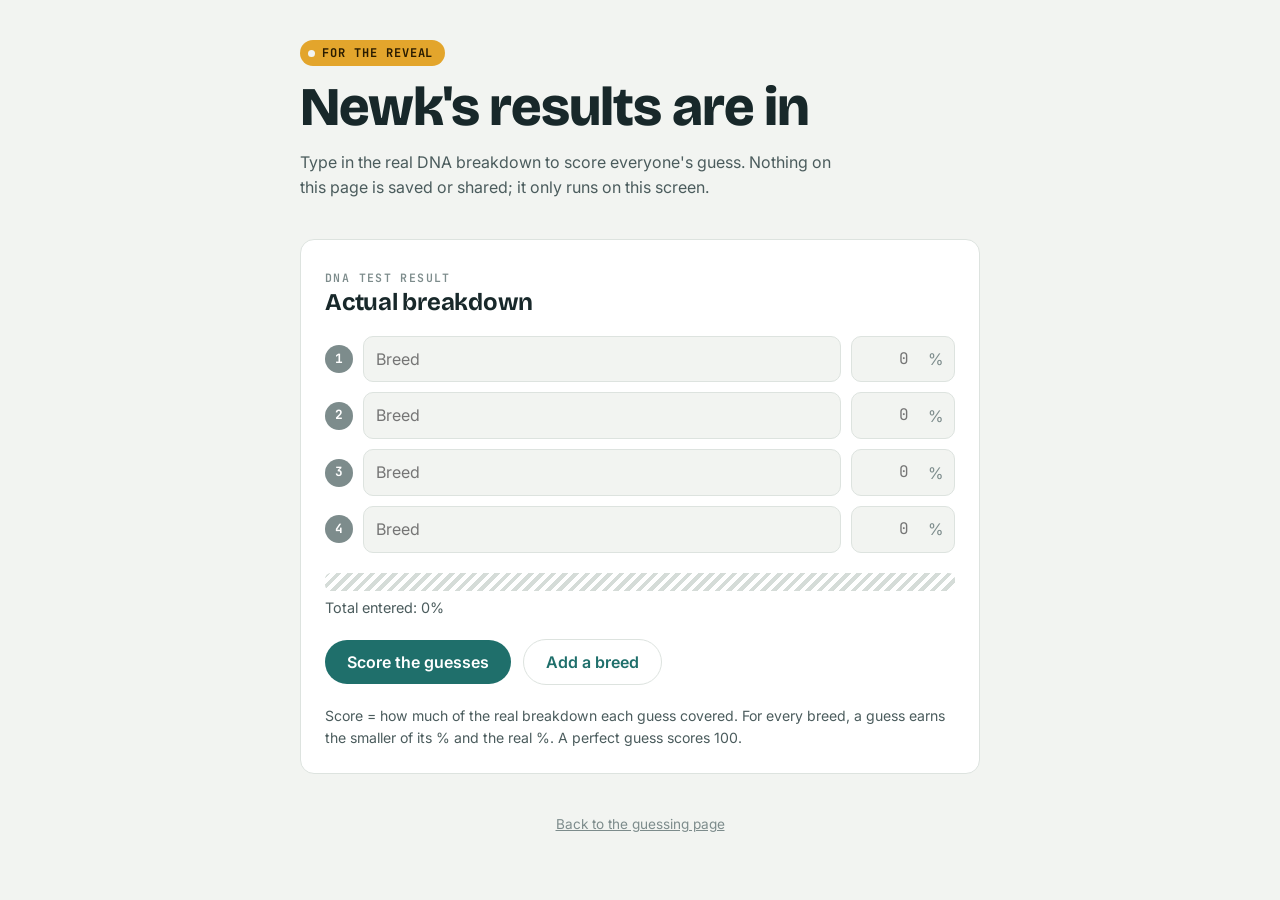
==== reveal.html @ 1c79faf9 "Add dog breed guessing site Static site where friends guess Newk's top three breeds with percentages" ====
<!doctype html>
<html lang="en">
<head>
  <meta charset="utf-8">
  <meta name="viewport" content="width=device-width, initial-scale=1, viewport-fit=cover">
  <meta name="robots" content="noindex">
  <title>Breed Reveal</title>
  <link rel="preconnect" href="https://fonts.googleapis.com">
  <link rel="preconnect" href="https://fonts.gstatic.com" crossorigin>
  <link rel="stylesheet" href="https://fonts.googleapis.com/css2?family=Bricolage+Grotesque:opsz,wght@12..96,700;12..96,800&family=Inter:wght@400;600&family=JetBrains+Mono:wght@500;700&display=swap">
  <link rel="stylesheet" href="styles.css?v=2">
</head>
<body>
  <main class="wrap">
    <header class="head">
      <span class="tag">For the reveal</span>
      <h1>The results are in</h1>
      <p>Type in the real DNA breakdown to score everyone's guess. Nothing on this page is saved or shared; it only runs on this screen.</p>
    </header>

    <section class="card" aria-labelledby="actual-title">
      <div>
        <span class="eyebrow">DNA test result</span>
        <h2 id="actual-title">Actual breakdown</h2>
      </div>
      <div class="rows" id="actual-rows"></div>
      <div class="field">
        <div class="comp" id="actual-preview"></div>
        <div class="total"><span id="actual-total"></span></div>
      </div>
      <div class="actions">
        <button class="btn" type="button" id="score">Score the guesses</button>
        <button class="btn ghost" type="button" id="add-row">Add a breed</button>
      </div>
      <p class="muted" style="font-size:.88rem">Score = how much of the real breakdown each guess covered. For every breed, a guess earns the smaller of its % and the real %. A perfect guess scores 100.</p>
    </section>

    <section class="card" id="board-card" hidden aria-labelledby="board-title">
      <div class="stats-head">
        <div>
          <span class="eyebrow">Leaderboard</span>
          <h2 id="board-title">Who knew best</h2>
        </div>
        <span class="muted" id="board-count"></span>
      </div>
      <ol class="board" id="board"></ol>
    </section>

    <p class="foot"><a href="index.html">Back to the guessing page</a></p>
  </main>

  <script src="config.js?v=2"></script>
  <script src="js/breeds.js?v=2"></script>
  <script src="js/picker.js?v=2"></script>
  <script src="js/data.js?v=2"></script>
  <script src="js/common.js?v=2"></script>
  <script src="js/reveal.js?v=2"></script>
</body>
</html>
---- styles.css ----
/* Layout: one narrow column like a DNA-kit result card — photos, the guess form, then the crowd's results. */
:root {
  --bg: #f2f4f1;
  --surface: #ffffff;
  --ink: #18282a;
  --ink-2: #4b5c5d;
  --ink-3: #7d8c8c;
  --line: #dde3df;
  --accent: #1f6f6b;        /* teal: primary actions, 1st breed */
  --accent-ink: #ffffff;
  --tag: #e3a52c;           /* dog-tag brass: highlights */
  --seg-1: #1f6f6b;
  --seg-2: #d48a1f;
  --seg-3: #8a4f7d;
  --seg-rest: #d5dcd8;
  --danger: #b4392f;
  --good: #2c7a3f;

  --font-display: "Bricolage Grotesque", "Avenir Next", system-ui, sans-serif;
  --font-body: "Inter", system-ui, -apple-system, "Segoe UI", sans-serif;
  --font-mono: "JetBrains Mono", ui-monospace, "SF Mono", Menlo, monospace;

  --r: 14px;
  color-scheme: light;
}
@media (prefers-color-scheme: dark) {
  :root {
    --bg: #0f1718;
    --surface: #172224;
    --ink: #e7eeec;
    --ink-2: #a9b8b6;
    --ink-3: #74868a;
    --line: #2a3a3c;
    --accent: #3fa79f;
    --accent-ink: #08201e;
    --tag: #f0b94a;
    --seg-1: #3fa79f;
    --seg-2: #e9a23c;
    --seg-3: #c287b5;
    --seg-rest: #33464a;
    --danger: #ef7a6e;
    --good: #6cc183;
    color-scheme: dark;
  }
}

* { box-sizing: border-box; }
[hidden] { display: none !important; }
html { -webkit-text-size-adjust: 100%; }
body {
  margin: 0;
  background: var(--bg);
  color: var(--ink);
  font: 16px/1.55 var(--font-body);
  padding-left: max(16px, env(safe-area-inset-left, 0px));
  padding-right: max(16px, env(safe-area-inset-right, 0px));
}
img { max-width: 100%; display: block; }
h1, h2, h3 { font-family: var(--font-display); line-height: 1.1; margin: 0; text-wrap: balance; }
h1 { font-size: clamp(2.2rem, 7vw, 3.4rem); font-weight: 800; letter-spacing: -0.02em; }
h2 { font-size: 1.5rem; font-weight: 700; letter-spacing: -0.01em; }
p { margin: 0; }
.num { font-family: var(--font-mono); font-variant-numeric: tabular-nums; }
.eyebrow {
  font: 600 0.72rem/1 var(--font-mono);
  letter-spacing: 0.12em; text-transform: uppercase; color: var(--ink-3);
}
.muted { color: var(--ink-2); }

.wrap {
  max-width: 680px; margin: 0 auto;
  padding-block: 40px 64px;
  display: flex; flex-direction: column; gap: 40px;
}

/* Header */
.head { display: flex; flex-direction: column; gap: 12px; }
.head .tag {
  align-self: flex-start;
  background: var(--tag); color: #2a1c00;
  font: 700 0.75rem/1 var(--font-mono); letter-spacing: 0.08em; text-transform: uppercase;
  padding: 7px 12px 7px 22px; border-radius: 999px; position: relative;
}
.head .tag::before {          /* the ring hole of a dog tag */
  content: ""; position: absolute; left: 8px; top: 50%; width: 7px; height: 7px; margin-top: -3.5px;
  border-radius: 50%; background: var(--bg);
}
.head h1 em { font-style: normal; color: var(--accent); }
.head p { max-width: 54ch; color: var(--ink-2); }

.banner {
  border: 1px dashed var(--tag); border-radius: 10px; padding: 10px 14px;
  font-size: 0.9rem; color: var(--ink-2);
}
.banner code { font-family: var(--font-mono); font-size: 0.85em; }

/* Photos */
.gallery { display: flex; flex-direction: column; gap: 10px; }
.gallery .main {
  width: 100%; aspect-ratio: 4 / 5; max-height: 78vh; object-fit: cover; border-radius: var(--r);
  background: var(--surface); max-width: 100%;
}
.thumbs { display: flex; gap: 8px; overflow-x: auto; padding-bottom: 4px; }
.thumbs button {
  flex: 0 0 auto; padding: 0; border: 2px solid transparent; border-radius: 10px;
  background: none; cursor: pointer; overflow: hidden;
}
.thumbs button[aria-current="true"] { border-color: var(--accent); }
.thumbs img { width: 76px; height: 76px; object-fit: cover; }
.no-photos {
  aspect-ratio: 4 / 3; border-radius: var(--r); border: 2px dashed var(--line);
  display: grid; place-items: center; text-align: center; padding: 24px; color: var(--ink-3);
  max-width: 100%;
}
.no-photos code { font-family: var(--font-mono); font-size: 0.85em; color: var(--ink-2); }

/* Card */
.card {
  background: var(--surface); border: 1px solid var(--line); border-radius: var(--r);
  padding: 24px; display: flex; flex-direction: column; gap: 20px;
}
@media (max-width: 480px) { .card { padding: 18px; } }

/* Form */
label, .label { font-weight: 600; font-size: 0.9rem; }
.field { display: flex; flex-direction: column; gap: 6px; }
input[type="text"], input[type="number"] {
  font: inherit; color: var(--ink); background: var(--bg);
  border: 1px solid var(--line); border-radius: 10px; padding: 10px 12px; width: 100%;
  min-width: 0;
}
input:focus-visible, button:focus-visible, a:focus-visible {
  outline: 3px solid color-mix(in srgb, var(--accent) 45%, transparent); outline-offset: 2px;
}
.rows { display: flex; flex-direction: column; gap: 10px; }
.row { display: grid; grid-template-columns: 28px 1fr 104px; gap: 10px; align-items: center; }
.row .dot {
  width: 28px; height: 28px; border-radius: 50%; display: grid; place-items: center;
  font: 700 0.8rem/1 var(--font-mono); color: #fff;
}
.pct { position: relative; }
.pct input { padding-right: 30px; text-align: right; font-family: var(--font-mono); }
.pct span { position: absolute; right: 12px; top: 50%; transform: translateY(-50%); color: var(--ink-3); pointer-events: none; }

.hint { font-size: 0.85rem; color: var(--ink-3); }
.hint a { color: var(--accent); text-underline-offset: 3px; }

/* Breed picker */
.picker { position: relative; min-width: 0; }
.picker.chosen input { border-color: color-mix(in srgb, var(--accent) 55%, var(--line)); }
.picker-list {
  position: absolute; z-index: 20; left: 0; right: 0; top: calc(100% + 4px);
  margin: 0; padding: 4px; list-style: none;
  background: var(--surface); border: 1px solid var(--line); border-radius: 10px;
  box-shadow: 0 10px 28px rgba(10, 30, 30, 0.16);
  max-height: 280px; overflow-y: auto;
}
.picker-list li { padding: 10px 12px; border-radius: 7px; cursor: pointer; }
.picker-list li.active, .picker-list li:hover { background: color-mix(in srgb, var(--accent) 14%, var(--surface)); }
.picker-list li.other { color: var(--ink-2); font-size: 0.92rem; border-top: 1px solid var(--line); }
.picker-list li.empty { color: var(--ink-3); font-size: 0.9rem; cursor: default; }
.picker-list li.empty:hover { background: none; }
.picker-note { display: block; font-size: 0.78rem; color: var(--ink-3); margin-top: 4px; }

/* Find your guess */
.find { display: flex; flex-direction: column; gap: 10px; border-top: 1px solid var(--line); padding-top: 16px; }
.linkish {
  align-self: flex-start; background: none; border: 0; padding: 0; cursor: pointer;
  font: inherit; font-size: 0.92rem; color: var(--accent); text-decoration: underline; text-underline-offset: 3px;
}
.find-form { display: flex; flex-direction: column; gap: 6px; }
.find-row { display: flex; gap: 8px; }
.find-row input { flex: 1; }
.find-row .btn { padding-block: 10px; }
.find-msg:empty { display: none; }

.comp {
  display: flex; height: 18px; border-radius: 6px; overflow: hidden; gap: 2px;
  background: var(--surface);
}
.comp .seg { flex-grow: 0; flex-shrink: 0; min-width: 0; }
.comp .seg.rest {
  background: repeating-linear-gradient(135deg, var(--seg-rest) 0 4px, transparent 4px 8px);
}
.total { display: flex; justify-content: space-between; gap: 12px; font-size: 0.9rem; color: var(--ink-2); flex-wrap: wrap; }
.total .bad { color: var(--danger); font-weight: 600; }

.btn {
  font: 600 1rem/1 var(--font-body); border: 0; border-radius: 999px; cursor: pointer;
  padding: 14px 22px; background: var(--accent); color: var(--accent-ink);
}
.btn:disabled { opacity: 0.55; cursor: not-allowed; }
.btn.ghost { background: transparent; color: var(--accent); border: 1px solid var(--line); }
.actions { display: flex; gap: 12px; flex-wrap: wrap; align-items: center; }
.error { color: var(--danger); font-size: 0.92rem; }
.error:empty { display: none; }

.done { display: flex; flex-direction: column; gap: 14px; }
.done .check { color: var(--good); font-weight: 600; }

/* Stats */
.stats { display: flex; flex-direction: column; gap: 24px; }
.stats-head { display: flex; justify-content: space-between; align-items: baseline; gap: 12px; flex-wrap: wrap; }
.tiles { display: grid; grid-template-columns: repeat(3, 1fr); gap: 10px; }
@media (max-width: 520px) { .tiles { grid-template-columns: 1fr 1fr; } .tiles .tile:last-child { grid-column: 1 / -1; } }
.tile { display: flex; flex-direction: column; gap: 6px; padding: 14px 16px; border-radius: 12px; background: var(--bg); }
.tile .big { font: 700 1.6rem/1.1 var(--font-display); overflow-wrap: anywhere; }
.tile .big.small { font-size: 1.15rem; }

.bars { display: flex; flex-direction: column; gap: 12px; }
.bar-row { display: grid; grid-template-columns: minmax(0, 1fr) auto; gap: 4px 12px; align-items: baseline; }
.bar-row .name { font-weight: 600; overflow-wrap: anywhere; }
.bar-row .val { font-family: var(--font-mono); font-variant-numeric: tabular-nums; }
.bar-row .track { grid-column: 1 / -1; height: 10px; border-radius: 4px; background: var(--bg); overflow: hidden; }
.bar-row .fill { height: 100%; background: var(--accent); border-radius: 0 4px 4px 0; }
.bar-row .sub { grid-column: 1 / -1; font-size: 0.82rem; color: var(--ink-3); }

.feed { list-style: none; margin: 0; padding: 0; display: flex; flex-direction: column; }
.feed li { display: flex; flex-direction: column; gap: 8px; padding-block: 14px; border-top: 1px solid var(--line); }
.feed li:first-child { border-top: 0; padding-top: 0; }
.feed .who { display: flex; justify-content: space-between; gap: 12px; }
.feed .who b { overflow-wrap: anywhere; }
.feed .picks { font-size: 0.9rem; color: var(--ink-2); }
.feed .picks .num { color: var(--ink); }

.locked { text-align: center; padding: 28px 16px; color: var(--ink-2); display: flex; flex-direction: column; gap: 8px; align-items: center; }

/* Reveal page */
.board { list-style: none; margin: 0; padding: 0; display: flex; flex-direction: column; gap: 10px; }
.board li { display: grid; grid-template-columns: 36px 1fr auto; gap: 12px; align-items: center; padding: 12px 14px; border-radius: 12px; background: var(--bg); }
.board .rank { font: 700 1rem/1 var(--font-mono); color: var(--ink-3); text-align: center; }
.board li:first-child { background: color-mix(in srgb, var(--tag) 25%, var(--surface)); }
.board li:first-child .rank { color: var(--ink); }
.board .score { font: 700 1.3rem/1 var(--font-display); }
.board .picks { font-size: 0.85rem; color: var(--ink-2); }
.foot { text-align: center; font-size: 0.85rem; color: var(--ink-3); }
.foot a { color: inherit; }

@media (prefers-reduced-motion: no-preference) {
  .bar-row .fill, .comp .seg { transition: flex-basis 0.25s ease, width 0.4s ease; }
}
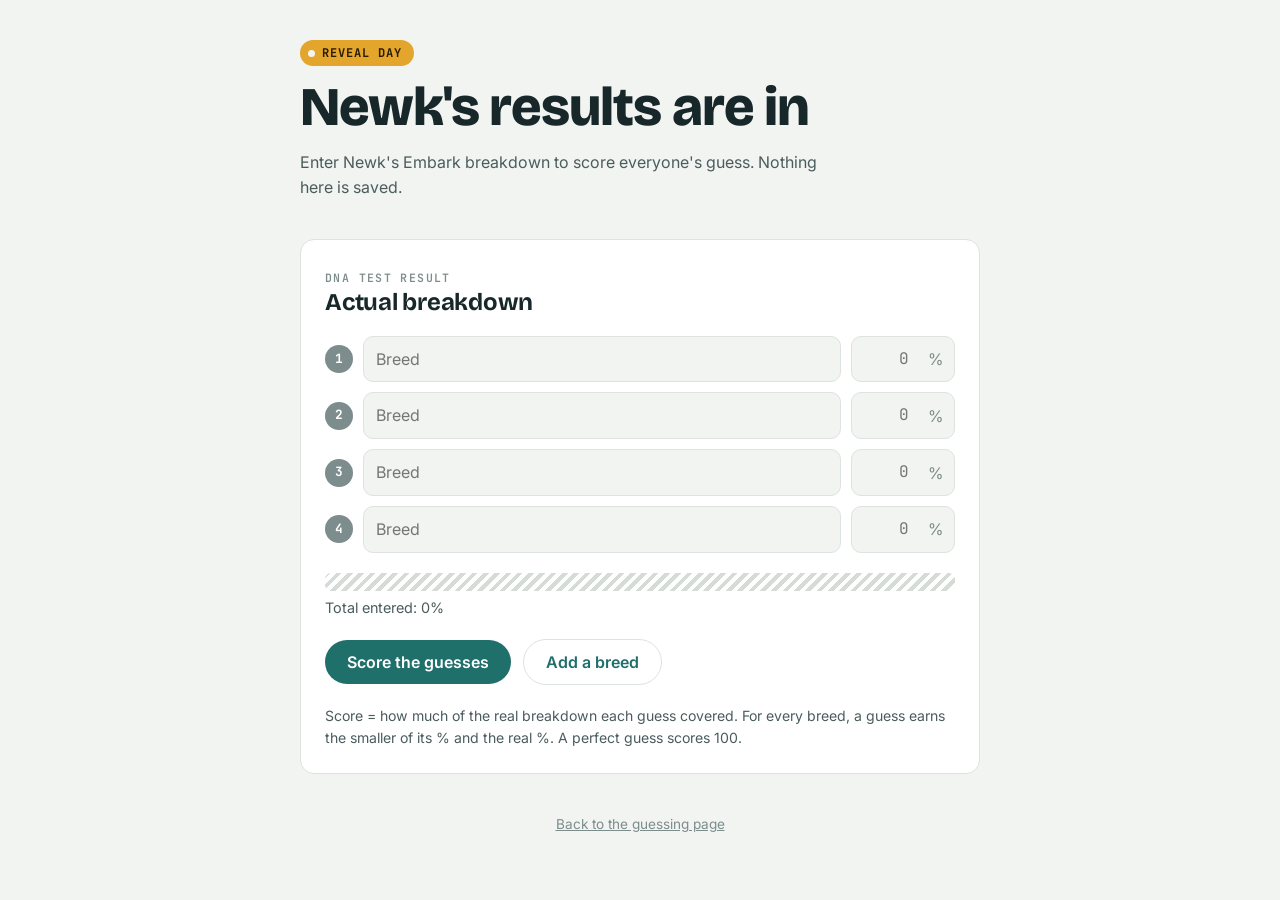
==== commit 8ce90adf: "Make the site specific to Newk Hardcode Newk's name, photos and the sheet URL, remove the config fil" ====
--- a/reveal.html
+++ b/reveal.html
@@ -4,18 +4,18 @@
   <meta charset="utf-8">
   <meta name="viewport" content="width=device-width, initial-scale=1, viewport-fit=cover">
   <meta name="robots" content="noindex">
-  <title>Breed Reveal</title>
+  <title>Newk Reveal</title>
   <link rel="preconnect" href="https://fonts.googleapis.com">
   <link rel="preconnect" href="https://fonts.gstatic.com" crossorigin>
   <link rel="stylesheet" href="https://fonts.googleapis.com/css2?family=Bricolage+Grotesque:opsz,wght@12..96,700;12..96,800&family=Inter:wght@400;600&family=JetBrains+Mono:wght@500;700&display=swap">
-  <link rel="stylesheet" href="styles.css?v=2">
+  <link rel="stylesheet" href="styles.css?v=3">
 </head>
 <body>
   <main class="wrap">
     <header class="head">
-      <span class="tag">For the reveal</span>
-      <h1>The results are in</h1>
-      <p>Type in the real DNA breakdown to score everyone's guess. Nothing on this page is saved or shared; it only runs on this screen.</p>
+      <span class="tag">Reveal day</span>
+      <h1>Newk's results are in</h1>
+      <p>Enter Newk's Embark breakdown to score everyone's guess. Nothing here is saved.</p>
     </header>
 
     <section class="card" aria-labelledby="actual-title">
@@ -49,11 +49,10 @@
     <p class="foot"><a href="index.html">Back to the guessing page</a></p>
   </main>
 
-  <script src="config.js?v=2"></script>
-  <script src="js/breeds.js?v=2"></script>
-  <script src="js/picker.js?v=2"></script>
-  <script src="js/data.js?v=2"></script>
-  <script src="js/common.js?v=2"></script>
-  <script src="js/reveal.js?v=2"></script>
+  <script src="js/breeds.js?v=3"></script>
+  <script src="js/picker.js?v=3"></script>
+  <script src="js/data.js?v=3"></script>
+  <script src="js/common.js?v=3"></script>
+  <script src="js/reveal.js?v=3"></script>
 </body>
 </html>
--- a/styles.css
+++ b/styles.css
@@ -88,11 +88,6 @@
 .head h1 em { font-style: normal; color: var(--accent); }
 .head p { max-width: 54ch; color: var(--ink-2); }
 
-.banner {
-  border: 1px dashed var(--tag); border-radius: 10px; padding: 10px 14px;
-  font-size: 0.9rem; color: var(--ink-2);
-}
-.banner code { font-family: var(--font-mono); font-size: 0.85em; }
 
 /* Photos */
 .gallery { display: flex; flex-direction: column; gap: 10px; }
@@ -107,12 +102,6 @@
 }
 .thumbs button[aria-current="true"] { border-color: var(--accent); }
 .thumbs img { width: 76px; height: 76px; object-fit: cover; }
-.no-photos {
-  aspect-ratio: 4 / 3; border-radius: var(--r); border: 2px dashed var(--line);
-  display: grid; place-items: center; text-align: center; padding: 24px; color: var(--ink-3);
-  max-width: 100%;
-}
-.no-photos code { font-family: var(--font-mono); font-size: 0.85em; color: var(--ink-2); }
 
 /* Card */
 .card {
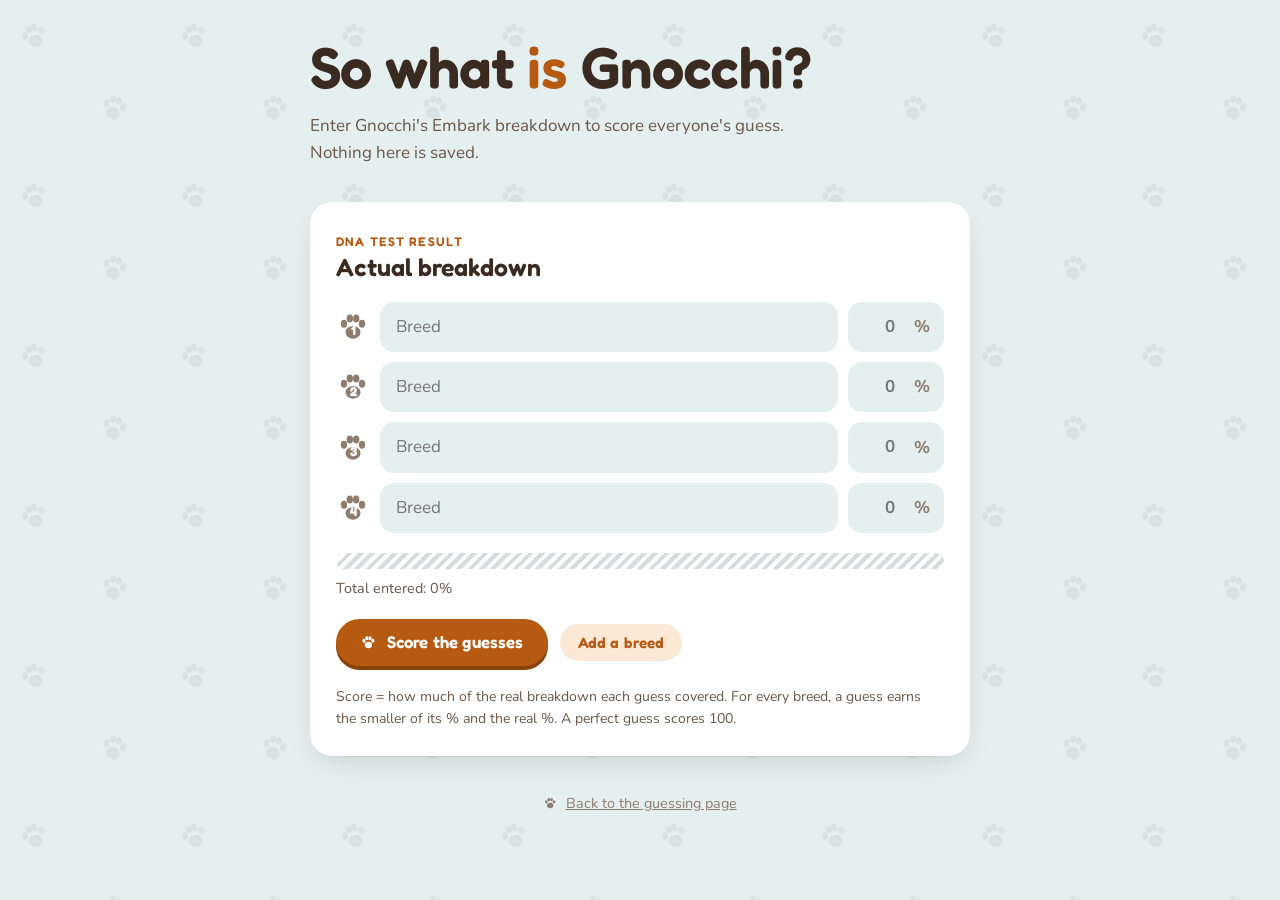
==== commit e2140012: "Rename to Gnocchi and give the site a puppy theme - Rename the dog to Gnocchi everywhere, new headin" ====
--- a/reveal.html
+++ b/reveal.html
@@ -4,18 +4,27 @@
   <meta charset="utf-8">
   <meta name="viewport" content="width=device-width, initial-scale=1, viewport-fit=cover">
   <meta name="robots" content="noindex">
-  <title>Newk Reveal</title>
+  <title>Gnocchi Reveal</title>
+  <link rel="icon" type="image/png" sizes="32x32" href="icons/favicon-32.png">
+  <link rel="icon" type="image/png" sizes="192x192" href="icons/icon-192.png">
+  <link rel="apple-touch-icon" href="icons/apple-touch-icon.png">
   <link rel="preconnect" href="https://fonts.googleapis.com">
   <link rel="preconnect" href="https://fonts.gstatic.com" crossorigin>
-  <link rel="stylesheet" href="https://fonts.googleapis.com/css2?family=Bricolage+Grotesque:opsz,wght@12..96,700;12..96,800&family=Inter:wght@400;600&family=JetBrains+Mono:wght@500;700&display=swap">
-  <link rel="stylesheet" href="styles.css?v=3">
+  <link rel="stylesheet" href="https://fonts.googleapis.com/css2?family=Fredoka:wght@500;600&family=Nunito:wght@400;600;700&display=swap">
+  <link rel="stylesheet" href="styles.css?v=4">
 </head>
 <body>
+  <svg width="0" height="0" style="position:absolute" aria-hidden="true">
+    <symbol id="paw" viewBox="0 0 32 32">
+      <ellipse cx="16" cy="21" rx="7" ry="6"/><ellipse cx="7.5" cy="13" rx="3" ry="3.8"/>
+      <ellipse cx="13" cy="8" rx="3" ry="3.8"/><ellipse cx="19" cy="8" rx="3" ry="3.8"/>
+      <ellipse cx="24.5" cy="13" rx="3" ry="3.8"/>
+    </symbol>
+  </svg>
   <main class="wrap">
     <header class="head">
-      <span class="tag">Reveal day</span>
-      <h1>Newk's results are in</h1>
-      <p>Enter Newk's Embark breakdown to score everyone's guess. Nothing here is saved.</p>
+      <h1>So what <em>is</em> Gnocchi?</h1>
+      <p>Enter Gnocchi's Embark breakdown to score everyone's guess. Nothing here is saved.</p>
     </header>
 
     <section class="card" aria-labelledby="actual-title">
@@ -29,7 +38,7 @@
         <div class="total"><span id="actual-total"></span></div>
       </div>
       <div class="actions">
-        <button class="btn" type="button" id="score">Score the guesses</button>
+        <button class="btn" type="button" id="score"><svg class="paw" aria-hidden="true"><use href="#paw"/></svg><span>Score the guesses</span></button>
         <button class="btn ghost" type="button" id="add-row">Add a breed</button>
       </div>
       <p class="muted" style="font-size:.88rem">Score = how much of the real breakdown each guess covered. For every breed, a guess earns the smaller of its % and the real %. A perfect guess scores 100.</p>
@@ -38,21 +47,21 @@
     <section class="card" id="board-card" hidden aria-labelledby="board-title">
       <div class="stats-head">
         <div>
-          <span class="eyebrow">Leaderboard</span>
-          <h2 id="board-title">Who knew best</h2>
+          <span class="eyebrow">Who knew Gnocchi best</span>
+          <h2 id="board-title">Best in show</h2>
         </div>
         <span class="muted" id="board-count"></span>
       </div>
       <ol class="board" id="board"></ol>
     </section>
 
-    <p class="foot"><a href="index.html">Back to the guessing page</a></p>
+    <p class="foot"><svg class="paw" aria-hidden="true"><use href="#paw"/></svg><a href="index.html">Back to the guessing page</a></p>
   </main>
 
-  <script src="js/breeds.js?v=3"></script>
-  <script src="js/picker.js?v=3"></script>
-  <script src="js/data.js?v=3"></script>
-  <script src="js/common.js?v=3"></script>
-  <script src="js/reveal.js?v=3"></script>
+  <script src="js/breeds.js?v=4"></script>
+  <script src="js/picker.js?v=4"></script>
+  <script src="js/data.js?v=4"></script>
+  <script src="js/common.js?v=4"></script>
+  <script src="js/reveal.js?v=4"></script>
 </body>
 </html>
--- a/styles.css
+++ b/styles.css
@@ -1,45 +1,56 @@
-/* Layout: one narrow column like a DNA-kit result card — photos, the guess form, then the crowd's results. */
+/* Layout: one column like a puppy scrapbook page — a polaroid of Gnocchi, the guess card, then the pack's results. */
 :root {
-  --bg: #f2f4f1;
+  --bg: #e4eff0;            /* pale harness teal */
   --surface: #ffffff;
-  --ink: #18282a;
-  --ink-2: #4b5c5d;
-  --ink-3: #7d8c8c;
-  --line: #dde3df;
-  --accent: #1f6f6b;        /* teal: primary actions, 1st breed */
+  --paper: #fffdf9;         /* polaroid paper */
+  --ink: #3a2a1f;           /* puppy-nose brown */
+  --ink-2: #6a5646;
+  --ink-3: #8f7c6c;
+  --line: #d9e3e2;
+  --accent: #b65a12;        /* Gnocchi ginger: buttons, links */
+  --accent-press: #8a420b;
   --accent-ink: #ffffff;
-  --tag: #e3a52c;           /* dog-tag brass: highlights */
-  --seg-1: #1f6f6b;
-  --seg-2: #d48a1f;
-  --seg-3: #8a4f7d;
-  --seg-rest: #d5dcd8;
+  --accent-soft: #fbe8d6;
+  --bone: #f3d6a4;          /* bone badge, highlights */
+  --bone-ink: #4a3110;
+  --seg-1: #c4661a;
+  --seg-2: #1a7fc0;
+  --seg-3: #a88414;
+  --seg-rest: #d6dedd;
   --danger: #b4392f;
   --good: #2c7a3f;
-
-  --font-display: "Bricolage Grotesque", "Avenir Next", system-ui, sans-serif;
-  --font-body: "Inter", system-ui, -apple-system, "Segoe UI", sans-serif;
-  --font-mono: "JetBrains Mono", ui-monospace, "SF Mono", Menlo, monospace;
-
-  --r: 14px;
+  --shadow: 0 1px 0 rgba(58, 42, 31, 0.04), 0 10px 30px -12px rgba(58, 42, 31, 0.22);
+  --paw: rgba(58, 42, 31, 0.055);
+
+  --font-display: "Fredoka", "Avenir Next Rounded", "Arial Rounded MT Bold", system-ui, sans-serif;
+  --font-body: "Nunito", "Avenir Next", system-ui, -apple-system, "Segoe UI", sans-serif;
+
+  --r: 22px;
   color-scheme: light;
 }
 @media (prefers-color-scheme: dark) {
   :root {
-    --bg: #0f1718;
-    --surface: #172224;
-    --ink: #e7eeec;
-    --ink-2: #a9b8b6;
-    --ink-3: #74868a;
-    --line: #2a3a3c;
-    --accent: #3fa79f;
-    --accent-ink: #08201e;
-    --tag: #f0b94a;
-    --seg-1: #3fa79f;
-    --seg-2: #e9a23c;
-    --seg-3: #c287b5;
-    --seg-rest: #33464a;
+    --bg: #141c1b;
+    --surface: #1f2826;
+    --paper: #f4eee6;
+    --ink: #f4ebe2;
+    --ink-2: #c3b4a7;
+    --ink-3: #93857a;
+    --line: #2f3b39;
+    --accent: #e08a45;
+    --accent-press: #a85d22;
+    --accent-ink: #231407;
+    --accent-soft: #3a2a1d;
+    --bone: #e9c78e;
+    --bone-ink: #3a2508;
+    --seg-1: #c8722a;
+    --seg-2: #4a97d6;
+    --seg-3: #b08a2c;
+    --seg-rest: #34413f;
     --danger: #ef7a6e;
     --good: #6cc183;
+    --shadow: 0 10px 30px -12px rgba(0, 0, 0, 0.6);
+    --paw: rgba(244, 235, 226, 0.045);
     color-scheme: dark;
   }
 }
@@ -49,182 +60,229 @@
 html { -webkit-text-size-adjust: 100%; }
 body {
   margin: 0;
-  background: var(--bg);
+  background-color: var(--bg);
   color: var(--ink);
-  font: 16px/1.55 var(--font-body);
+  font: 17px/1.55 var(--font-body);
   padding-left: max(16px, env(safe-area-inset-left, 0px));
   padding-right: max(16px, env(safe-area-inset-right, 0px));
+  position: relative;
+}
+/* A faint trail of paw prints behind everything */
+body::before {
+  content: ""; position: fixed; inset: 0; z-index: -1; pointer-events: none;
+  background-color: var(--paw);
+  -webkit-mask: url("data:image/svg+xml,%3Csvg xmlns='http://www.w3.org/2000/svg' width='160' height='160' viewBox='0 0 160 160'%3E%3Cg transform='translate(18 20) rotate(-18 16 16)'%3E%3Cellipse cx='16' cy='21' rx='7' ry='6'/%3E%3Cellipse cx='7.5' cy='13' rx='3' ry='3.8'/%3E%3Cellipse cx='13' cy='8' rx='3' ry='3.8'/%3E%3Cellipse cx='19' cy='8' rx='3' ry='3.8'/%3E%3Cellipse cx='24.5' cy='13' rx='3' ry='3.8'/%3E%3C/g%3E%3Cg transform='translate(98 92) rotate(14 16 16)'%3E%3Cellipse cx='16' cy='21' rx='7' ry='6'/%3E%3Cellipse cx='7.5' cy='13' rx='3' ry='3.8'/%3E%3Cellipse cx='13' cy='8' rx='3' ry='3.8'/%3E%3Cellipse cx='19' cy='8' rx='3' ry='3.8'/%3E%3Cellipse cx='24.5' cy='13' rx='3' ry='3.8'/%3E%3C/g%3E%3C/svg%3E") 0 0 / 160px 160px repeat;
+          mask: url("data:image/svg+xml,%3Csvg xmlns='http://www.w3.org/2000/svg' width='160' height='160' viewBox='0 0 160 160'%3E%3Cg transform='translate(18 20) rotate(-18 16 16)'%3E%3Cellipse cx='16' cy='21' rx='7' ry='6'/%3E%3Cellipse cx='7.5' cy='13' rx='3' ry='3.8'/%3E%3Cellipse cx='13' cy='8' rx='3' ry='3.8'/%3E%3Cellipse cx='19' cy='8' rx='3' ry='3.8'/%3E%3Cellipse cx='24.5' cy='13' rx='3' ry='3.8'/%3E%3C/g%3E%3Cg transform='translate(98 92) rotate(14 16 16)'%3E%3Cellipse cx='16' cy='21' rx='7' ry='6'/%3E%3Cellipse cx='7.5' cy='13' rx='3' ry='3.8'/%3E%3Cellipse cx='13' cy='8' rx='3' ry='3.8'/%3E%3Cellipse cx='19' cy='8' rx='3' ry='3.8'/%3E%3Cellipse cx='24.5' cy='13' rx='3' ry='3.8'/%3E%3C/g%3E%3C/svg%3E") 0 0 / 160px 160px repeat;
 }
 img { max-width: 100%; display: block; }
-h1, h2, h3 { font-family: var(--font-display); line-height: 1.1; margin: 0; text-wrap: balance; }
-h1 { font-size: clamp(2.2rem, 7vw, 3.4rem); font-weight: 800; letter-spacing: -0.02em; }
-h2 { font-size: 1.5rem; font-weight: 700; letter-spacing: -0.01em; }
+h1, h2, h3 { font-family: var(--font-display); line-height: 1.1; margin: 0; text-wrap: balance; font-weight: 600; }
+h1 { font-size: clamp(2.4rem, 8vw, 3.6rem); letter-spacing: -0.01em; }
+h2 { font-size: 1.55rem; }
+h3 { font-size: 1.15rem; }
 p { margin: 0; }
-.num { font-family: var(--font-mono); font-variant-numeric: tabular-nums; }
+.num { font-variant-numeric: tabular-nums; font-weight: 700; }
 .eyebrow {
-  font: 600 0.72rem/1 var(--font-mono);
-  letter-spacing: 0.12em; text-transform: uppercase; color: var(--ink-3);
+  font: 600 0.78rem/1 var(--font-display);
+  letter-spacing: 0.1em; text-transform: uppercase; color: var(--accent);
 }
 .muted { color: var(--ink-2); }
+.paw { width: 1em; height: 1em; fill: currentColor; flex: none; }
 
 .wrap {
-  max-width: 680px; margin: 0 auto;
-  padding-block: 40px 64px;
-  display: flex; flex-direction: column; gap: 40px;
+  max-width: 660px; margin: 0 auto;
+  padding-block: 36px 64px;
+  display: flex; flex-direction: column; gap: 36px;
 }
 
 /* Header */
-.head { display: flex; flex-direction: column; gap: 12px; }
-.head .tag {
-  align-self: flex-start;
-  background: var(--tag); color: #2a1c00;
-  font: 700 0.75rem/1 var(--font-mono); letter-spacing: 0.08em; text-transform: uppercase;
-  padding: 7px 12px 7px 22px; border-radius: 999px; position: relative;
-}
-.head .tag::before {          /* the ring hole of a dog tag */
-  content: ""; position: absolute; left: 8px; top: 50%; width: 7px; height: 7px; margin-top: -3.5px;
-  border-radius: 50%; background: var(--bg);
-}
+.head { display: flex; flex-direction: column; gap: 14px; }
 .head h1 em { font-style: normal; color: var(--accent); }
-.head p { max-width: 54ch; color: var(--ink-2); }
-
-
-/* Photos */
-.gallery { display: flex; flex-direction: column; gap: 10px; }
-.gallery .main {
-  width: 100%; aspect-ratio: 4 / 5; max-height: 78vh; object-fit: cover; border-radius: var(--r);
-  background: var(--surface); max-width: 100%;
-}
-.thumbs { display: flex; gap: 8px; overflow-x: auto; padding-bottom: 4px; }
+.head p { max-width: 52ch; color: var(--ink-2); }
+.head .subtitle { font-size: 1.15rem; line-height: 1.45; text-wrap: pretty; }
+.ig {
+  display: inline-flex; align-items: center; gap: 8px;
+  color: var(--ink); text-decoration: none; font-weight: 700; font-size: 0.92rem;
+  padding: 7px 14px 7px 10px; border-radius: 999px; background: var(--surface); box-shadow: var(--shadow);
+}
+.ig svg { width: 18px; height: 18px; }
+.ig:hover { color: var(--accent); }
+
+/* Polaroid of Gnocchi */
+.gallery { display: flex; flex-direction: column; gap: 14px; align-items: center; }
+.polaroid {
+  margin: 0; width: 100%; max-width: 520px;
+  background: var(--paper); padding: 12px 12px 40px; border-radius: 6px;
+  box-shadow: var(--shadow); transform: rotate(-1.2deg);
+}
+.polaroid img {
+  width: 100%; aspect-ratio: 4 / 5; max-height: 74vh; object-fit: cover; border-radius: 2px; background: var(--line);
+}
+.thumbs { display: flex; gap: 10px; overflow-x: auto; padding: 4px; max-width: 100%; }
 .thumbs button {
-  flex: 0 0 auto; padding: 0; border: 2px solid transparent; border-radius: 10px;
-  background: none; cursor: pointer; overflow: hidden;
-}
-.thumbs button[aria-current="true"] { border-color: var(--accent); }
-.thumbs img { width: 76px; height: 76px; object-fit: cover; }
+  flex: 0 0 auto; padding: 4px; border: 0; border-radius: 6px; background: var(--paper);
+  box-shadow: var(--shadow); cursor: pointer; outline-offset: 3px;
+}
+.thumbs button:nth-child(odd) { transform: rotate(-2deg); }
+.thumbs button:nth-child(even) { transform: rotate(2deg); }
+.thumbs button[aria-current="true"] { box-shadow: 0 0 0 3px var(--accent), var(--shadow); }
+.thumbs img { width: 64px; height: 64px; object-fit: cover; border-radius: 3px; }
 
 /* Card */
 .card {
-  background: var(--surface); border: 1px solid var(--line); border-radius: var(--r);
-  padding: 24px; display: flex; flex-direction: column; gap: 20px;
-}
-@media (max-width: 480px) { .card { padding: 18px; } }
+  background: var(--surface); border-radius: var(--r); box-shadow: var(--shadow);
+  padding: 26px; display: flex; flex-direction: column; gap: 20px;
+}
+@media (max-width: 480px) { .card { padding: 20px 16px; } }
+
+/* Meet Gnocchi */
+.facts { display: grid; grid-template-columns: repeat(3, 1fr); gap: 10px; margin: 0; }
+.facts div { display: flex; flex-direction: column; gap: 4px; padding: 14px 16px; border-radius: 16px; background: var(--bg); min-width: 0; }
+.facts dt { font: 600 0.75rem/1 var(--font-display); letter-spacing: 0.1em; text-transform: uppercase; color: var(--ink-3); }
+.facts dd { margin: 0; font: 600 1.3rem/1.15 var(--font-display); overflow-wrap: anywhere; }
+@media (max-width: 480px) {
+  .facts { grid-template-columns: 1fr 1fr; }
+  .facts div:last-child { grid-column: 1 / -1; }
+}
+.traits { list-style: none; margin: 0; padding: 0; display: flex; flex-wrap: wrap; gap: 8px; }
+.traits li {
+  display: inline-flex; align-items: center; gap: 7px;
+  padding: 8px 14px 8px 11px; border-radius: 999px; background: var(--accent-soft);
+  font-weight: 700; font-size: 0.93rem;
+}
+.traits li::before {
+  content: ""; width: 14px; height: 14px; flex: none; background: var(--accent);
+  -webkit-mask: url("data:image/svg+xml,%3Csvg xmlns='http://www.w3.org/2000/svg' viewBox='0 0 32 32'%3E%3Cellipse cx='16' cy='21' rx='7' ry='6'/%3E%3Cellipse cx='7.5' cy='13' rx='3' ry='3.8'/%3E%3Cellipse cx='13' cy='8' rx='3' ry='3.8'/%3E%3Cellipse cx='19' cy='8' rx='3' ry='3.8'/%3E%3Cellipse cx='24.5' cy='13' rx='3' ry='3.8'/%3E%3C/svg%3E") center / contain no-repeat;
+          mask: url("data:image/svg+xml,%3Csvg xmlns='http://www.w3.org/2000/svg' viewBox='0 0 32 32'%3E%3Cellipse cx='16' cy='21' rx='7' ry='6'/%3E%3Cellipse cx='7.5' cy='13' rx='3' ry='3.8'/%3E%3Cellipse cx='13' cy='8' rx='3' ry='3.8'/%3E%3Cellipse cx='19' cy='8' rx='3' ry='3.8'/%3E%3Cellipse cx='24.5' cy='13' rx='3' ry='3.8'/%3E%3C/svg%3E") center / contain no-repeat;
+}
 
 /* Form */
-label, .label { font-weight: 600; font-size: 0.9rem; }
-.field { display: flex; flex-direction: column; gap: 6px; }
+label, .label { font-weight: 700; font-size: 0.95rem; }
+.field { display: flex; flex-direction: column; gap: 8px; }
+.hint { font-size: 0.88rem; color: var(--ink-3); }
+.hint a { color: var(--accent); text-underline-offset: 3px; font-weight: 600; }
 input[type="text"], input[type="number"] {
   font: inherit; color: var(--ink); background: var(--bg);
-  border: 1px solid var(--line); border-radius: 10px; padding: 10px 12px; width: 100%;
-  min-width: 0;
-}
+  border: 2px solid transparent; border-radius: 14px; padding: 10px 14px; width: 100%; min-width: 0;
+}
+input:focus { border-color: var(--accent); outline: none; background: var(--surface); }
 input:focus-visible, button:focus-visible, a:focus-visible {
-  outline: 3px solid color-mix(in srgb, var(--accent) 45%, transparent); outline-offset: 2px;
-}
+  outline: 3px solid color-mix(in srgb, var(--accent) 50%, transparent); outline-offset: 2px;
+}
+input:focus-visible { outline: none; }
 .rows { display: flex; flex-direction: column; gap: 10px; }
-.row { display: grid; grid-template-columns: 28px 1fr 104px; gap: 10px; align-items: center; }
-.row .dot {
-  width: 28px; height: 28px; border-radius: 50%; display: grid; place-items: center;
-  font: 700 0.8rem/1 var(--font-mono); color: #fff;
-}
+.row { display: grid; grid-template-columns: 34px 1fr 96px; gap: 10px; align-items: center; }
+.row .dot {                    /* numbered paw print */
+  position: relative; width: 34px; height: 34px; font-size: 34px; display: grid; place-items: center;
+}
+.row .dot svg { position: absolute; inset: 0; width: 100%; height: 100%; }
+.row .dot b { position: relative; top: 5px; font: 700 0.8rem/1 var(--font-display); color: #fff; }
 .pct { position: relative; }
-.pct input { padding-right: 30px; text-align: right; font-family: var(--font-mono); }
-.pct span { position: absolute; right: 12px; top: 50%; transform: translateY(-50%); color: var(--ink-3); pointer-events: none; }
-
-.hint { font-size: 0.85rem; color: var(--ink-3); }
-.hint a { color: var(--accent); text-underline-offset: 3px; }
+.pct input { padding-right: 32px; text-align: right; font-variant-numeric: tabular-nums; font-weight: 700; }
+.pct span { position: absolute; right: 14px; top: 50%; transform: translateY(-50%); color: var(--ink-3); pointer-events: none; font-weight: 700; }
+
+.comp { display: flex; height: 16px; border-radius: 999px; overflow: hidden; gap: 3px; background: var(--surface); }
+.comp .seg { flex-grow: 0; flex-shrink: 0; min-width: 0; }
+.comp .seg:first-child { border-radius: 999px 0 0 999px; }
+.comp .seg:last-child { border-radius: 0 999px 999px 0; }
+.comp .seg:only-child { border-radius: 999px; }
+.comp .seg.rest { background: repeating-linear-gradient(135deg, var(--seg-rest) 0 4px, transparent 4px 8px); }
+.total { display: flex; justify-content: space-between; gap: 12px; font-size: 0.9rem; color: var(--ink-2); flex-wrap: wrap; }
+.total .bad { color: var(--danger); font-weight: 700; }
+
+.btn {
+  display: inline-flex; align-items: center; gap: 10px;
+  font: 600 1.05rem/1 var(--font-display); letter-spacing: 0.01em;
+  border: 0; border-radius: 999px; cursor: pointer;
+  padding: 15px 24px; background: var(--accent); color: var(--accent-ink);
+  box-shadow: 0 4px 0 var(--accent-press);
+  transition: transform 0.08s ease, box-shadow 0.08s ease;
+}
+.btn:active { transform: translateY(3px); box-shadow: 0 1px 0 var(--accent-press); }
+.btn:disabled { opacity: 0.55; cursor: not-allowed; }
+.btn.ghost { background: var(--accent-soft); color: var(--accent); box-shadow: none; padding: 11px 18px; font-size: 0.95rem; }
+.btn.ghost:active { transform: translateY(1px); }
+.actions { display: flex; gap: 12px; flex-wrap: wrap; align-items: center; }
+.error { color: var(--danger); font-size: 0.95rem; font-weight: 600; }
+.error:empty { display: none; }
+
+.done { display: flex; flex-direction: column; gap: 14px; }
+.done .check { font: 600 1.25rem/1.2 var(--font-display); color: var(--good); }
+.done-head { display: flex; align-items: center; gap: 14px; }
+.pounce { width: 112px; height: auto; flex: none; margin-block: -8px; }
 
 /* Breed picker */
 .picker { position: relative; min-width: 0; }
-.picker.chosen input { border-color: color-mix(in srgb, var(--accent) 55%, var(--line)); }
+.picker.chosen input { background: var(--accent-soft); font-weight: 700; }
 .picker-list {
-  position: absolute; z-index: 20; left: 0; right: 0; top: calc(100% + 4px);
-  margin: 0; padding: 4px; list-style: none;
-  background: var(--surface); border: 1px solid var(--line); border-radius: 10px;
-  box-shadow: 0 10px 28px rgba(10, 30, 30, 0.16);
-  max-height: 280px; overflow-y: auto;
-}
-.picker-list li { padding: 10px 12px; border-radius: 7px; cursor: pointer; }
-.picker-list li.active, .picker-list li:hover { background: color-mix(in srgb, var(--accent) 14%, var(--surface)); }
-.picker-list li.other { color: var(--ink-2); font-size: 0.92rem; border-top: 1px solid var(--line); }
+  position: absolute; z-index: 20; left: 0; right: 0; top: calc(100% + 6px);
+  margin: 0; padding: 6px; list-style: none;
+  background: var(--surface); border: 1px solid var(--line); border-radius: 16px;
+  box-shadow: 0 16px 36px -8px rgba(30, 20, 10, 0.3);
+  max-height: 290px; overflow-y: auto;
+}
+.picker-list li { padding: 10px 12px; border-radius: 10px; cursor: pointer; }
+.picker-list li.active, .picker-list li:hover { background: var(--accent-soft); }
+.picker-list li.other { color: var(--ink-2); font-size: 0.92rem; border-top: 1px solid var(--line); border-radius: 0 0 10px 10px; }
 .picker-list li.empty { color: var(--ink-3); font-size: 0.9rem; cursor: default; }
 .picker-list li.empty:hover { background: none; }
-.picker-note { display: block; font-size: 0.78rem; color: var(--ink-3); margin-top: 4px; }
+.picker-note { display: block; font-size: 0.8rem; color: var(--ink-3); margin-top: 4px; }
 
 /* Find your guess */
-.find { display: flex; flex-direction: column; gap: 10px; border-top: 1px solid var(--line); padding-top: 16px; }
+.find { display: flex; flex-direction: column; gap: 10px; border-top: 2px dashed var(--line); padding-top: 16px; }
 .linkish {
   align-self: flex-start; background: none; border: 0; padding: 0; cursor: pointer;
-  font: inherit; font-size: 0.92rem; color: var(--accent); text-decoration: underline; text-underline-offset: 3px;
-}
-.find-form { display: flex; flex-direction: column; gap: 6px; }
+  font: inherit; font-size: 0.93rem; font-weight: 600; color: var(--accent); text-decoration: underline; text-underline-offset: 3px;
+}
+.find-form { display: flex; flex-direction: column; gap: 8px; }
 .find-row { display: flex; gap: 8px; }
 .find-row input { flex: 1; }
-.find-row .btn { padding-block: 10px; }
 .find-msg:empty { display: none; }
 
-.comp {
-  display: flex; height: 18px; border-radius: 6px; overflow: hidden; gap: 2px;
-  background: var(--surface);
-}
-.comp .seg { flex-grow: 0; flex-shrink: 0; min-width: 0; }
-.comp .seg.rest {
-  background: repeating-linear-gradient(135deg, var(--seg-rest) 0 4px, transparent 4px 8px);
-}
-.total { display: flex; justify-content: space-between; gap: 12px; font-size: 0.9rem; color: var(--ink-2); flex-wrap: wrap; }
-.total .bad { color: var(--danger); font-weight: 600; }
-
-.btn {
-  font: 600 1rem/1 var(--font-body); border: 0; border-radius: 999px; cursor: pointer;
-  padding: 14px 22px; background: var(--accent); color: var(--accent-ink);
-}
-.btn:disabled { opacity: 0.55; cursor: not-allowed; }
-.btn.ghost { background: transparent; color: var(--accent); border: 1px solid var(--line); }
-.actions { display: flex; gap: 12px; flex-wrap: wrap; align-items: center; }
-.error { color: var(--danger); font-size: 0.92rem; }
-.error:empty { display: none; }
-
-.done { display: flex; flex-direction: column; gap: 14px; }
-.done .check { color: var(--good); font-weight: 600; }
-
 /* Stats */
-.stats { display: flex; flex-direction: column; gap: 24px; }
-.stats-head { display: flex; justify-content: space-between; align-items: baseline; gap: 12px; flex-wrap: wrap; }
+.stats { display: flex; flex-direction: column; gap: 26px; }
+.stats-head { display: flex; justify-content: space-between; align-items: flex-end; gap: 12px; flex-wrap: wrap; }
 .tiles { display: grid; grid-template-columns: repeat(3, 1fr); gap: 10px; }
 @media (max-width: 520px) { .tiles { grid-template-columns: 1fr 1fr; } .tiles .tile:last-child { grid-column: 1 / -1; } }
-.tile { display: flex; flex-direction: column; gap: 6px; padding: 14px 16px; border-radius: 12px; background: var(--bg); }
-.tile .big { font: 700 1.6rem/1.1 var(--font-display); overflow-wrap: anywhere; }
-.tile .big.small { font-size: 1.15rem; }
-
-.bars { display: flex; flex-direction: column; gap: 12px; }
+.tile { display: flex; flex-direction: column; gap: 6px; padding: 14px 16px; border-radius: 16px; background: var(--bg); }
+.tile .eyebrow { color: var(--ink-3); }
+.tile .big { font: 600 1.7rem/1.1 var(--font-display); overflow-wrap: anywhere; font-variant-numeric: tabular-nums; }
+.tile .big.small { font-size: 1.2rem; }
+
+.bars { display: flex; flex-direction: column; gap: 14px; }
 .bar-row { display: grid; grid-template-columns: minmax(0, 1fr) auto; gap: 4px 12px; align-items: baseline; }
-.bar-row .name { font-weight: 600; overflow-wrap: anywhere; }
-.bar-row .val { font-family: var(--font-mono); font-variant-numeric: tabular-nums; }
-.bar-row .track { grid-column: 1 / -1; height: 10px; border-radius: 4px; background: var(--bg); overflow: hidden; }
-.bar-row .fill { height: 100%; background: var(--accent); border-radius: 0 4px 4px 0; }
-.bar-row .sub { grid-column: 1 / -1; font-size: 0.82rem; color: var(--ink-3); }
+.bar-row .name { font-weight: 700; overflow-wrap: anywhere; }
+.bar-row .val { font-weight: 700; font-variant-numeric: tabular-nums; }
+.bar-row .track { grid-column: 1 / -1; height: 12px; border-radius: 999px; background: var(--bg); overflow: hidden; }
+.bar-row .fill { height: 100%; background: var(--seg-1); border-radius: 999px; }
+.bar-row .sub { grid-column: 1 / -1; font-size: 0.84rem; color: var(--ink-3); }
 
 .feed { list-style: none; margin: 0; padding: 0; display: flex; flex-direction: column; }
-.feed li { display: flex; flex-direction: column; gap: 8px; padding-block: 14px; border-top: 1px solid var(--line); }
+.feed li { display: flex; flex-direction: column; gap: 8px; padding-block: 14px; border-top: 2px dashed var(--line); }
 .feed li:first-child { border-top: 0; padding-top: 0; }
 .feed .who { display: flex; justify-content: space-between; gap: 12px; }
 .feed .who b { overflow-wrap: anywhere; }
-.feed .picks { font-size: 0.9rem; color: var(--ink-2); }
+.feed .picks { font-size: 0.92rem; color: var(--ink-2); }
 .feed .picks .num { color: var(--ink); }
 
-.locked { text-align: center; padding: 28px 16px; color: var(--ink-2); display: flex; flex-direction: column; gap: 8px; align-items: center; }
+.locked { text-align: center; padding: 22px 16px 10px; color: var(--ink-2); display: flex; flex-direction: column; gap: 6px; align-items: center; }
+.locked .side-eye { width: 116px; height: auto; margin-bottom: 4px; }
+.locked strong { font: 600 1.2rem/1.2 var(--font-display); color: var(--ink); }
 
 /* Reveal page */
 .board { list-style: none; margin: 0; padding: 0; display: flex; flex-direction: column; gap: 10px; }
-.board li { display: grid; grid-template-columns: 36px 1fr auto; gap: 12px; align-items: center; padding: 12px 14px; border-radius: 12px; background: var(--bg); }
-.board .rank { font: 700 1rem/1 var(--font-mono); color: var(--ink-3); text-align: center; }
-.board li:first-child { background: color-mix(in srgb, var(--tag) 25%, var(--surface)); }
-.board li:first-child .rank { color: var(--ink); }
-.board .score { font: 700 1.3rem/1 var(--font-display); }
-.board .picks { font-size: 0.85rem; color: var(--ink-2); }
-.foot { text-align: center; font-size: 0.85rem; color: var(--ink-3); }
+.board li { display: grid; grid-template-columns: 38px 1fr auto; gap: 12px; align-items: center; padding: 14px; border-radius: 16px; background: var(--bg); }
+.board .rank { font: 600 1.1rem/1 var(--font-display); color: var(--ink-3); text-align: center; }
+.board li:first-child { background: var(--bone); color: var(--bone-ink); }
+.board li:first-child .rank, .board li:first-child .picks { color: var(--bone-ink); }
+.board .ribbon { font: 600 0.72rem/1 var(--font-display); letter-spacing: 0.08em; text-transform: uppercase; }
+.board .score { font: 600 1.5rem/1 var(--font-display); font-variant-numeric: tabular-nums; }
+.board .picks { font-size: 0.86rem; color: var(--ink-2); }
+
+.foot { display: flex; justify-content: center; align-items: center; gap: 8px; font-size: 0.9rem; color: var(--ink-3); }
 .foot a { color: inherit; }
 
 @media (prefers-reduced-motion: no-preference) {
   .bar-row .fill, .comp .seg { transition: flex-basis 0.25s ease, width 0.4s ease; }
-}
+  .pounce { animation: pounce 0.6s cubic-bezier(.3,1.5,.6,1) both; }
+  @keyframes pounce { from { transform: translate(-24px, 18px) rotate(-12deg); } to { transform: none; } }
+}
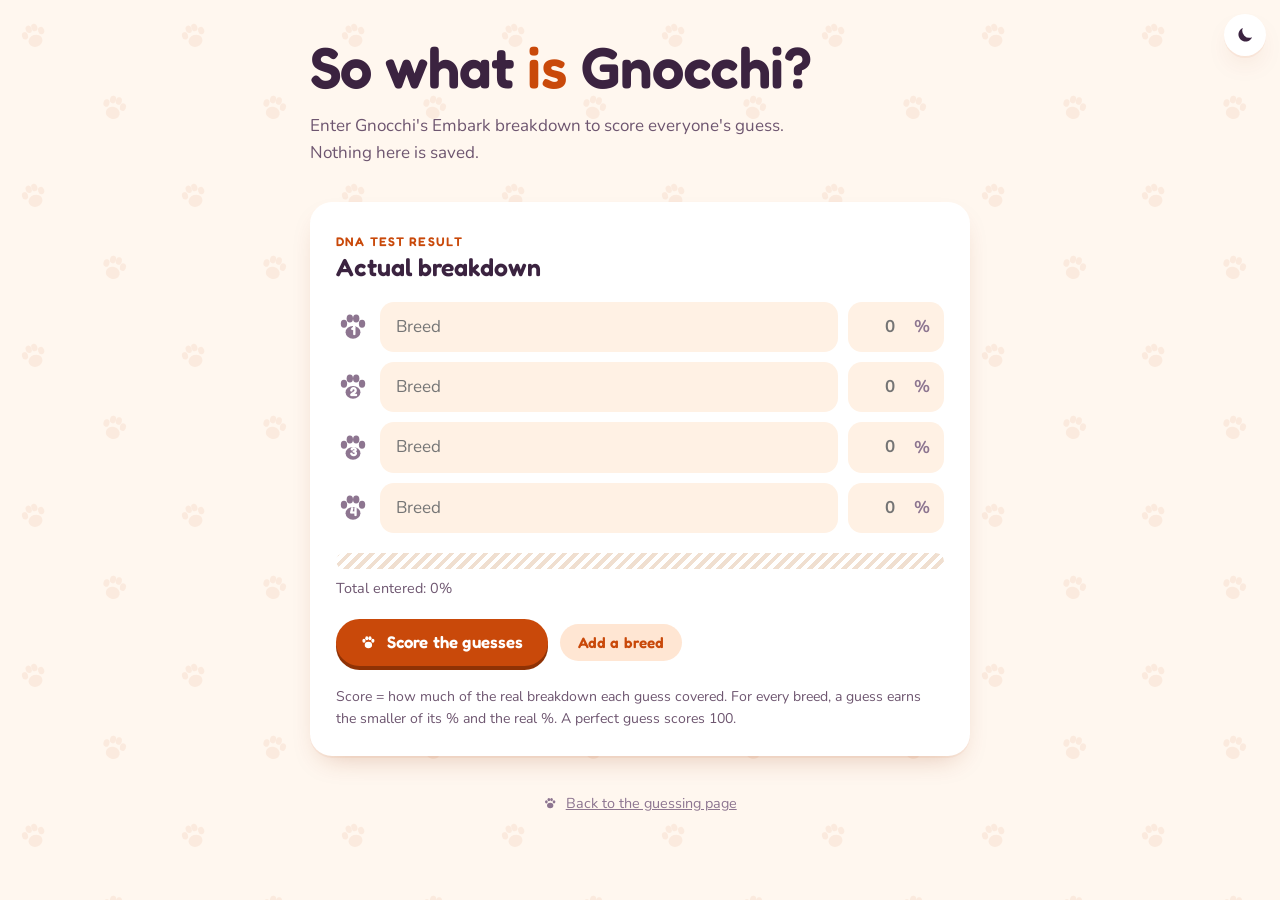
==== commit 9074ec28: "Add party RSVP, theme toggle and fix percentages read as dates - RSVP for the breed reveal party aft" ====
--- a/reveal.html
+++ b/reveal.html
@@ -8,10 +8,11 @@
   <link rel="icon" type="image/png" sizes="32x32" href="icons/favicon-32.png">
   <link rel="icon" type="image/png" sizes="192x192" href="icons/icon-192.png">
   <link rel="apple-touch-icon" href="icons/apple-touch-icon.png">
+  <script src="js/theme.js?v=1"></script>
   <link rel="preconnect" href="https://fonts.googleapis.com">
   <link rel="preconnect" href="https://fonts.gstatic.com" crossorigin>
   <link rel="stylesheet" href="https://fonts.googleapis.com/css2?family=Fredoka:wght@500;600&family=Nunito:wght@400;600;700&display=swap">
-  <link rel="stylesheet" href="styles.css?v=4">
+  <link rel="stylesheet" href="styles.css?v=11">
 </head>
 <body>
   <svg width="0" height="0" style="position:absolute" aria-hidden="true">
@@ -21,6 +22,8 @@
       <ellipse cx="24.5" cy="13" rx="3" ry="3.8"/>
     </symbol>
   </svg>
+  <button class="theme-toggle" id="theme-toggle" type="button" aria-label="Switch color theme"></button>
+
   <main class="wrap">
     <header class="head">
       <h1>So what <em>is</em> Gnocchi?</h1>
@@ -58,10 +61,10 @@
     <p class="foot"><svg class="paw" aria-hidden="true"><use href="#paw"/></svg><a href="index.html">Back to the guessing page</a></p>
   </main>
 
-  <script src="js/breeds.js?v=4"></script>
-  <script src="js/picker.js?v=4"></script>
-  <script src="js/data.js?v=4"></script>
-  <script src="js/common.js?v=4"></script>
-  <script src="js/reveal.js?v=4"></script>
+  <script src="js/breeds.js?v=7"></script>
+  <script src="js/picker.js?v=7"></script>
+  <script src="js/data.js?v=7"></script>
+  <script src="js/common.js?v=7"></script>
+  <script src="js/reveal.js?v=7"></script>
 </body>
 </html>
--- a/styles.css
+++ b/styles.css
@@ -1,26 +1,32 @@
-/* Layout: one column like a puppy scrapbook page — a polaroid of Gnocchi, the guess card, then the pack's results. */
+/* Layout: one column like a puppy scrapbook page (palette from his yellow raincoat and blue collar) — a polaroid of Gnocchi, the guess card, then the pack's results. */
 :root {
-  --bg: #e4eff0;            /* pale harness teal */
+  --bg: #fff7ef;            /* peachy warm white */
+  --well: #fff1e4;          /* inputs and tiles inside cards */
   --surface: #ffffff;
-  --paper: #fffdf9;         /* polaroid paper */
-  --ink: #3a2a1f;           /* puppy-nose brown */
-  --ink-2: #6a5646;
-  --ink-3: #8f7c6c;
-  --line: #d9e3e2;
-  --accent: #b65a12;        /* Gnocchi ginger: buttons, links */
-  --accent-press: #8a420b;
+  --paper: #ffffff;         /* polaroid paper */
+  --ink: #3b2340;           /* rainy-night charcoal */
+  --ink-2: #6e5670;
+  --ink-3: #8d7590;
+  --line: #f5e3d3;
+  --accent: #c9490a;        /* tangerine: buttons, links */
+  --accent-press: #8f3205;
   --accent-ink: #ffffff;
-  --accent-soft: #fbe8d6;
-  --bone: #f3d6a4;          /* bone badge, highlights */
-  --bone-ink: #4a3110;
-  --seg-1: #c4661a;
-  --seg-2: #1a7fc0;
-  --seg-3: #a88414;
-  --seg-rest: #d6dedd;
+  --accent-soft: #ffe6d3;
+  --bone: #ffd23f;          /* sunny yellow: winner highlight */
+  --bone-ink: #3b2340;
+  --seg-1: #d14f0a;
+  --seg-2: #1f86d6;
+  --seg-3: #2e9a5c;
+  --seg-rest: #f0dfd0;
   --danger: #b4392f;
   --good: #2c7a3f;
-  --shadow: 0 1px 0 rgba(58, 42, 31, 0.04), 0 10px 30px -12px rgba(58, 42, 31, 0.22);
-  --paw: rgba(58, 42, 31, 0.055);
+  --shadow: 0 2px 0 rgba(201, 73, 10, 0.06), 0 12px 28px -12px rgba(143, 50, 5, 0.28);
+  --paw: rgba(201, 73, 10, 0.07);
+  --candy-1: #ffe3cf;       /* peach */
+  --candy-2: #d9f5e4;       /* mint */
+  --candy-3: #ebe2ff;       /* lilac */
+  --candy-4: #dcefff;       /* sky */
+  --candy-5: #fff0b8;       /* butter */
 
   --font-display: "Fredoka", "Avenir Next Rounded", "Arial Rounded MT Bold", system-ui, sans-serif;
   --font-body: "Nunito", "Avenir Next", system-ui, -apple-system, "Segoe UI", sans-serif;
@@ -29,30 +35,66 @@
   color-scheme: light;
 }
 @media (prefers-color-scheme: dark) {
-  :root {
-    --bg: #141c1b;
-    --surface: #1f2826;
-    --paper: #f4eee6;
-    --ink: #f4ebe2;
-    --ink-2: #c3b4a7;
-    --ink-3: #93857a;
-    --line: #2f3b39;
-    --accent: #e08a45;
-    --accent-press: #a85d22;
-    --accent-ink: #231407;
-    --accent-soft: #3a2a1d;
-    --bone: #e9c78e;
-    --bone-ink: #3a2508;
-    --seg-1: #c8722a;
-    --seg-2: #4a97d6;
-    --seg-3: #b08a2c;
-    --seg-rest: #34413f;
+  :root:not([data-theme="light"]) {
+    --bg: #1b1713;
+    --surface: #262019;
+    --well: #1e1915;
+    --paper: #f6f0e2;
+    --ink: #f6efe4;
+    --ink-2: #c9bba8;
+    --ink-3: #978a7a;
+    --line: #3a3128;
+    --accent: #f5c84a;
+    --accent-press: #b48a1c;
+    --accent-ink: #1d1a08;
+    --accent-soft: #3a3022;
+    --bone: #f5c84a;
+    --bone-ink: #1d1a08;
+    --seg-1: #5b8cf0;
+    --seg-2: #d27a2e;
+    --seg-3: #c7609f;
+    --seg-rest: #3d342a;
     --danger: #ef7a6e;
     --good: #6cc183;
     --shadow: 0 10px 30px -12px rgba(0, 0, 0, 0.6);
-    --paw: rgba(244, 235, 226, 0.045);
+    --paw: rgba(245, 200, 74, 0.05);
+    --candy-1: #2e271f;
+    --candy-2: #2e271f;
+    --candy-3: #2e271f;
+    --candy-4: #2e271f;
+    --candy-5: #2e271f;
     color-scheme: dark;
   }
+}
+:root[data-theme="dark"] {
+  --bg: #1b1713;
+  --surface: #262019;
+  --well: #1e1915;
+  --paper: #f6f0e2;
+  --ink: #f6efe4;
+  --ink-2: #c9bba8;
+  --ink-3: #978a7a;
+  --line: #3a3128;
+  --accent: #f5c84a;
+  --accent-press: #b48a1c;
+  --accent-ink: #1d1a08;
+  --accent-soft: #3a3022;
+  --bone: #f5c84a;
+  --bone-ink: #1d1a08;
+  --seg-1: #5b8cf0;
+  --seg-2: #d27a2e;
+  --seg-3: #c7609f;
+  --seg-rest: #3d342a;
+  --danger: #ef7a6e;
+  --good: #6cc183;
+  --shadow: 0 10px 30px -12px rgba(0, 0, 0, 0.6);
+  --paw: rgba(245, 200, 74, 0.05);
+  --candy-1: #2e271f;
+  --candy-2: #2e271f;
+  --candy-3: #2e271f;
+  --candy-4: #2e271f;
+  --candy-5: #2e271f;
+  color-scheme: dark;
 }
 
 * { box-sizing: border-box; }
@@ -136,7 +178,7 @@
 
 /* Meet Gnocchi */
 .facts { display: grid; grid-template-columns: repeat(3, 1fr); gap: 10px; margin: 0; }
-.facts div { display: flex; flex-direction: column; gap: 4px; padding: 14px 16px; border-radius: 16px; background: var(--bg); min-width: 0; }
+.facts div { display: flex; flex-direction: column; gap: 4px; padding: 14px 16px; border-radius: 16px; background: var(--well); min-width: 0; }
 .facts dt { font: 600 0.75rem/1 var(--font-display); letter-spacing: 0.1em; text-transform: uppercase; color: var(--ink-3); }
 .facts dd { margin: 0; font: 600 1.3rem/1.15 var(--font-display); overflow-wrap: anywhere; }
 @media (max-width: 480px) {
@@ -154,6 +196,50 @@
   -webkit-mask: url("data:image/svg+xml,%3Csvg xmlns='http://www.w3.org/2000/svg' viewBox='0 0 32 32'%3E%3Cellipse cx='16' cy='21' rx='7' ry='6'/%3E%3Cellipse cx='7.5' cy='13' rx='3' ry='3.8'/%3E%3Cellipse cx='13' cy='8' rx='3' ry='3.8'/%3E%3Cellipse cx='19' cy='8' rx='3' ry='3.8'/%3E%3Cellipse cx='24.5' cy='13' rx='3' ry='3.8'/%3E%3C/svg%3E") center / contain no-repeat;
           mask: url("data:image/svg+xml,%3Csvg xmlns='http://www.w3.org/2000/svg' viewBox='0 0 32 32'%3E%3Cellipse cx='16' cy='21' rx='7' ry='6'/%3E%3Cellipse cx='7.5' cy='13' rx='3' ry='3.8'/%3E%3Cellipse cx='13' cy='8' rx='3' ry='3.8'/%3E%3Cellipse cx='19' cy='8' rx='3' ry='3.8'/%3E%3Cellipse cx='24.5' cy='13' rx='3' ry='3.8'/%3E%3C/svg%3E") center / contain no-repeat;
 }
+
+.facts div:nth-child(1) { background: var(--candy-1); }
+.facts div:nth-child(2) { background: var(--candy-2); }
+.facts div:nth-child(3) { background: var(--candy-3); }
+.traits li:nth-child(5n+1) { background: var(--candy-5); }
+.traits li:nth-child(5n+2) { background: var(--candy-4); }
+.traits li:nth-child(5n+3) { background: var(--candy-2); }
+.traits li:nth-child(5n+4) { background: var(--candy-1); }
+.traits li:nth-child(5n+5) { background: var(--candy-3); }
+
+/* RSVP for the reveal party */
+.rsvp {
+  display: flex; flex-direction: column; gap: 16px;
+  padding: 20px; border-radius: 18px; background: var(--candy-1);
+  border: 2px dashed color-mix(in srgb, var(--accent) 35%, transparent);
+}
+.rsvp h3 { margin-top: 6px; font-size: 1.25rem; }
+.rsvp .muted { margin-top: 6px; font-size: 0.95rem; }
+#rsvp-form { display: flex; flex-direction: column; gap: 14px; }
+.rsvp input[type="text"] { background: var(--surface); }
+.rsvp-choices { display: flex; flex-wrap: wrap; gap: 8px; }
+.choice { position: relative; cursor: pointer; }
+.choice input { position: absolute; opacity: 0; inset: 0; margin: 0; cursor: pointer; }
+.choice span {
+  display: inline-block; padding: 10px 16px; border-radius: 999px;
+  background: var(--surface); border: 2px solid var(--line);
+  font: 600 0.98rem/1 var(--font-display);
+}
+.choice input:checked + span { background: var(--accent); border-color: var(--accent); color: var(--accent-ink); }
+.choice input:focus-visible + span { outline: 3px solid color-mix(in srgb, var(--accent) 50%, transparent); outline-offset: 2px; }
+.rsvp-done { display: flex; flex-direction: column; gap: 8px; }
+.rsvp-done .check { font-size: 1.1rem; }
+
+/* Light/dark toggle */
+.theme-toggle {
+  position: fixed; z-index: 30;
+  top: calc(env(safe-area-inset-top, 0px) + 14px);
+  right: max(14px, calc(env(safe-area-inset-right, 0px) + 14px));
+  width: 42px; height: 42px; display: grid; place-items: center;
+  border: 0; border-radius: 50%; cursor: pointer;
+  background: var(--surface); color: var(--ink); box-shadow: var(--shadow);
+}
+.theme-toggle:hover { color: var(--accent); }
+.theme-toggle svg { width: 20px; height: 20px; }
 
 /* Form */
 label, .label { font-weight: 700; font-size: 0.95rem; }
@@ -161,7 +247,7 @@
 .hint { font-size: 0.88rem; color: var(--ink-3); }
 .hint a { color: var(--accent); text-underline-offset: 3px; font-weight: 600; }
 input[type="text"], input[type="number"] {
-  font: inherit; color: var(--ink); background: var(--bg);
+  font: inherit; color: var(--ink); background: var(--well);
   border: 2px solid transparent; border-radius: 14px; padding: 10px 14px; width: 100%; min-width: 0;
 }
 input:focus { border-color: var(--accent); outline: none; background: var(--surface); }
@@ -243,7 +329,7 @@
 .stats-head { display: flex; justify-content: space-between; align-items: flex-end; gap: 12px; flex-wrap: wrap; }
 .tiles { display: grid; grid-template-columns: repeat(3, 1fr); gap: 10px; }
 @media (max-width: 520px) { .tiles { grid-template-columns: 1fr 1fr; } .tiles .tile:last-child { grid-column: 1 / -1; } }
-.tile { display: flex; flex-direction: column; gap: 6px; padding: 14px 16px; border-radius: 16px; background: var(--bg); }
+.tile { display: flex; flex-direction: column; gap: 6px; padding: 14px 16px; border-radius: 16px; background: var(--well); }
 .tile .eyebrow { color: var(--ink-3); }
 .tile .big { font: 600 1.7rem/1.1 var(--font-display); overflow-wrap: anywhere; font-variant-numeric: tabular-nums; }
 .tile .big.small { font-size: 1.2rem; }
@@ -252,7 +338,7 @@
 .bar-row { display: grid; grid-template-columns: minmax(0, 1fr) auto; gap: 4px 12px; align-items: baseline; }
 .bar-row .name { font-weight: 700; overflow-wrap: anywhere; }
 .bar-row .val { font-weight: 700; font-variant-numeric: tabular-nums; }
-.bar-row .track { grid-column: 1 / -1; height: 12px; border-radius: 999px; background: var(--bg); overflow: hidden; }
+.bar-row .track { grid-column: 1 / -1; height: 12px; border-radius: 999px; background: var(--well); overflow: hidden; }
 .bar-row .fill { height: 100%; background: var(--seg-1); border-radius: 999px; }
 .bar-row .sub { grid-column: 1 / -1; font-size: 0.84rem; color: var(--ink-3); }
 
@@ -270,7 +356,7 @@
 
 /* Reveal page */
 .board { list-style: none; margin: 0; padding: 0; display: flex; flex-direction: column; gap: 10px; }
-.board li { display: grid; grid-template-columns: 38px 1fr auto; gap: 12px; align-items: center; padding: 14px; border-radius: 16px; background: var(--bg); }
+.board li { display: grid; grid-template-columns: 38px 1fr auto; gap: 12px; align-items: center; padding: 14px; border-radius: 16px; background: var(--well); }
 .board .rank { font: 600 1.1rem/1 var(--font-display); color: var(--ink-3); text-align: center; }
 .board li:first-child { background: var(--bone); color: var(--bone-ink); }
 .board li:first-child .rank, .board li:first-child .picks { color: var(--bone-ink); }
